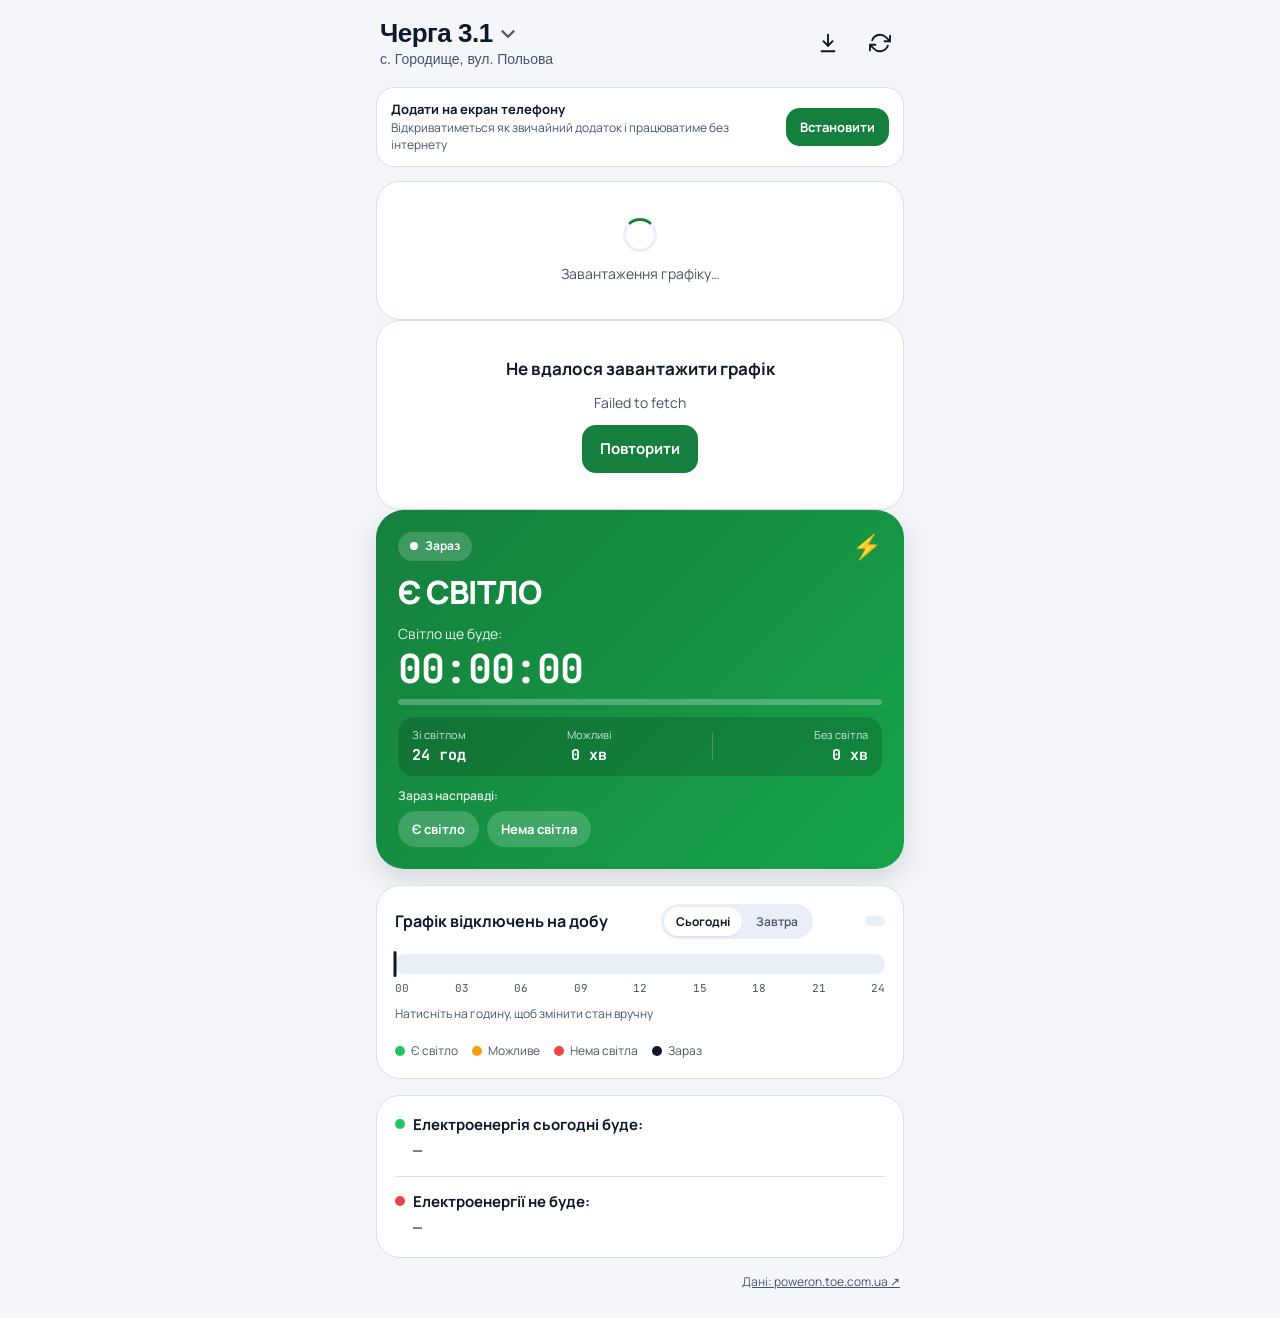
==== docs/index.html @ 0487875b "feat: implement PWA structure and offline support Add service worker, manifest, and assets to enable" ====
<!DOCTYPE html>
<html lang="uk">
<head>
  <meta charset="UTF-8" />
  <meta name="viewport" content="width=device-width, initial-scale=1.0, viewport-fit=cover" />
  <meta name="theme-color" content="#15803D" id="meta-theme-color" />
  <meta name="apple-mobile-web-app-capable" content="yes" />
  <meta name="apple-mobile-web-app-status-bar-style" content="black-translucent" />
  <meta name="apple-mobile-web-app-title" content="Світло 3.1" />
  <title>Світло 3.1</title>

  <link rel="manifest" href="./manifest.webmanifest" />
  <link rel="icon" type="image/png" sizes="192x192" href="./icon-192.png" />
  <link rel="apple-touch-icon" href="./icon-192.png" />

  <link rel="preconnect" href="https://fonts.googleapis.com" />
  <link rel="preconnect" href="https://fonts.gstatic.com" crossorigin />
  <link href="https://fonts.googleapis.com/css2?family=JetBrains+Mono:wght@500;700&family=Manrope:wght@500;600;700;800&display=swap" rel="stylesheet" />

  <link rel="stylesheet" href="./styles.css" />
</head>
<body>
  <div class="app-shell">
    <!-- Top Header -->
    <header class="header-bar">
      <button type="button" class="queue-trigger" id="btn-open-queue" aria-label="Обрати чергу">
        <span class="queue-title-row">
          <span id="queue-title-text">Черга 3.1</span>
          <svg class="icon-20" viewBox="0 0 24 24" fill="none" stroke="currentColor" stroke-width="2.4" stroke-linecap="round" stroke-linejoin="round" aria-hidden="true">
            <polyline points="6 9 12 15 18 9"></polyline>
          </svg>
        </span>
        <span class="address-subtitle" id="address-label-text">с. Городище, вул. Польова</span>
      </button>

      <div class="header-actions">
        <button type="button" class="icon-btn" id="btn-install-pwa" hidden title="Встановити на головний екран" aria-label="Встановити додаток">
          <svg class="icon-22" viewBox="0 0 24 24" fill="none" stroke="currentColor" stroke-width="2.1" stroke-linecap="round" stroke-linejoin="round" aria-hidden="true">
            <path d="M12 3v12"></path>
            <polyline points="7 10 12 15 17 10"></polyline>
            <path d="M5 21h14"></path>
          </svg>
        </button>

        <button type="button" class="icon-btn" id="btn-refresh" aria-label="Оновити графік" title="Оновити графік">
          <svg class="icon-22" id="refresh-icon" viewBox="0 0 24 24" fill="none" stroke="currentColor" stroke-width="2.1" stroke-linecap="round" stroke-linejoin="round" aria-hidden="true">
            <polyline points="23 4 23 10 17 10"></polyline>
            <polyline points="1 20 1 14 7 14"></polyline>
            <path d="M3.51 9a9 9 0 0 1 14.85-3.36L23 10M1 14l4.64 4.36A9 9 0 0 0 20.49 15"></path>
          </svg>
        </button>
      </div>
    </header>

    <!-- Install prompt banner (shown when browser supports 1-tap PWA install) -->
    <section class="install-banner" id="install-banner" hidden>
      <div class="install-banner-text">
        <strong>Додати на екран телефону</strong>
        <span>Відкриватиметься як звичайний додаток і працюватиме без інтернету</span>
      </div>
      <button type="button" class="btn-primary btn-sm" id="btn-install-banner">Встановити</button>
    </section>

    <!-- Main Status Container -->
    <main id="main-content">
      <!-- Loading state -->
      <section class="card state-card" id="loading-card">
        <div class="spinner" aria-hidden="true"></div>
        <p class="muted">Завантаження графіку…</p>
      </section>

      <!-- Error state -->
      <section class="card state-card" id="error-card" hidden>
        <p class="error-title">Не вдалося завантажити графік</p>
        <p class="muted" id="error-message"></p>
        <button type="button" class="btn-primary" id="btn-retry">Повторити</button>
      </section>

      <!-- Active content -->
      <div id="schedule-content" hidden>
        <!-- Hero Status Card -->
        <section class="hero-card state-on" id="hero-card">
          <div class="hero-top-row">
            <span class="status-pill">
              <span class="pill-dot"></span>
              <span id="hero-badge-text">Зараз</span>
            </span>
            <span class="hero-icon" id="hero-icon" aria-hidden="true">⚡</span>
          </div>

          <h1 class="hero-headline" id="hero-headline">Є СВІТЛО</h1>

          <div id="hero-body-waiting" hidden>
            <p class="hero-waiting-text">Дані графіка на сьогодні ще оновлюються на сайті</p>
          </div>

          <div id="hero-body-active">
            <div id="countdown-block">
              <p class="timer-prefix" id="timer-prefix">Світло ще буде:</p>
              <div class="countdown-digits" id="countdown-digits">00:00:00</div>
              <p class="next-change-label" id="next-change-label"></p>
              <div class="progress-track">
                <div class="progress-fill" id="progress-fill" style="width: 0%;"></div>
              </div>
            </div>

            <p class="no-outages-text" id="no-outages-text" hidden>
              Сьогодні відключень не заплановано
            </p>

            <!-- Daily totals pill -->
            <div class="totals-pill">
              <div class="total-col">
                <span class="total-label">Зі світлом</span>
                <span class="total-value" id="total-on-value">24 год</span>
              </div>
              <div class="total-divider" id="total-maybe-divider" hidden></div>
              <div class="total-col total-col-center" id="total-maybe-col" hidden>
                <span class="total-label">Можливі</span>
                <span class="total-value" id="total-maybe-value">0 хв</span>
              </div>
              <div class="total-divider"></div>
              <div class="total-col total-col-end">
                <span class="total-label">Без світла</span>
                <span class="total-value" id="total-off-value">0 хв</span>
              </div>
            </div>

            <!-- Quick manual live status toggle -->
            <div class="manual-live-block">
              <span class="manual-live-title">Зараз насправді:</span>
              <div class="manual-chips">
                <button type="button" class="manual-chip" id="btn-manual-on">Є світло</button>
                <button type="button" class="manual-chip" id="btn-manual-off">Нема світла</button>
                <button type="button" class="manual-chip" id="btn-manual-auto" hidden>За графіком</button>
              </div>
            </div>
          </div>
        </section>

        <!-- 24h Schedule Card -->
        <section class="card schedule-card">
          <div class="card-header-row">
            <h2 class="card-title">Графік відключень на добу</h2>

            <div class="day-switch-pill" id="day-switch-pill" hidden>
              <button type="button" class="day-tab active" id="tab-today">Сьогодні</button>
              <button type="button" class="day-tab" id="tab-tomorrow">Завтра</button>
            </div>

            <span class="date-badge" id="single-date-badge"></span>
          </div>

          <div id="day-missing-msg" class="muted" hidden>
            Графік для цієї дати ще не опубліковано.
          </div>

          <div id="day-schedule-body">
            <!-- 24h Bar -->
            <div class="timeline-wrapper">
              <div class="timeline-bar" id="timeline-bar">
                <div class="timeline-slots" id="timeline-slots"></div>
                <div class="now-marker" id="now-marker"></div>
              </div>
              <div class="timeline-labels">
                <span>00</span><span>03</span><span>06</span><span>09</span><span>12</span><span>15</span><span>18</span><span>21</span><span>24</span>
              </div>
            </div>

            <!-- Hint + Reset -->
            <div class="hint-row">
              <span class="hint-text">Натисніть на годину, щоб змінити стан вручну</span>
              <button type="button" class="reset-link" id="btn-reset-day" hidden>Скинути</button>
            </div>

            <!-- 24-Hour Grid -->
            <div class="hour-grid" id="hour-grid"></div>

            <!-- Legend -->
            <div class="legend-row">
              <span class="legend-item"><i class="dot dot-on"></i>Є світло</span>
              <span class="legend-item"><i class="dot dot-maybe"></i>Можливе</span>
              <span class="legend-item"><i class="dot dot-off"></i>Нема світла</span>
              <span class="legend-item" id="legend-now-item"><i class="dot dot-now"></i>Зараз</span>
            </div>
          </div>
        </section>

        <!-- Text Intervals Card -->
        <section class="card intervals-card">
          <div class="interval-section">
            <div class="interval-title-row">
              <i class="dot dot-on"></i>
              <h3 id="title-on-intervals">Електроенергія сьогодні буде:</h3>
            </div>
            <p class="interval-values" id="text-on-intervals">—</p>
          </div>

          <div id="section-maybe-intervals" hidden>
            <hr class="divider" />
            <div class="interval-section">
              <div class="interval-title-row">
                <i class="dot dot-maybe"></i>
                <h3 id="title-maybe-intervals">Можливі відключення сьогодні:</h3>
              </div>
              <p class="interval-values" id="text-maybe-intervals">—</p>
            </div>
          </div>

          <hr class="divider" />

          <div class="interval-section">
            <div class="interval-title-row">
              <i class="dot dot-off"></i>
              <h3 id="title-off-intervals">Електроенергії не буде:</h3>
            </div>
            <p class="interval-values" id="text-off-intervals">—</p>
          </div>
        </section>

        <!-- Footer -->
        <footer class="source-footer">
          <span class="footer-updated" id="footer-updated"></span>
          <a href="https://poweron.toe.com.ua/" target="_blank" rel="noopener noreferrer" class="footer-link">
            Дані: poweron.toe.com.ua ↗
          </a>
        </footer>
      </div>
    </main>
  </div>

  <!-- Queue & Address Modal Sheet -->
  <div class="modal-backdrop" id="queue-modal" hidden>
    <div class="modal-sheet" role="dialog" aria-modal="true" aria-labelledby="queue-modal-title">
      <div class="modal-handle"></div>
      <h2 class="modal-title" id="queue-modal-title">Оберіть чергу</h2>

      <div class="queue-grid" id="queue-options-grid"></div>

      <label class="input-group">
        <span class="input-label">Адреса або підпис (необов’язково)</span>
        <input type="text" id="input-address" class="text-input" placeholder="с. Городище, вул. Польова" />
      </label>

      <a href="https://poweron.toe.com.ua/" target="_blank" rel="noopener noreferrer" class="portal-helper-link">
        Дізнатися свою чергу за вулицею на poweron.toe.com.ua ↗
      </a>

      <div class="modal-actions">
        <button type="button" class="btn-secondary" id="btn-cancel-queue">Скасувати</button>
        <button type="button" class="btn-primary" id="btn-save-queue">Застосувати</button>
      </div>
    </div>
  </div>

  <!-- Edit Hour Modal -->
  <div class="modal-backdrop" id="hour-modal" hidden>
    <div class="modal-dialog" role="dialog" aria-modal="true" aria-labelledby="hour-modal-title">
      <h2 class="modal-title" id="hour-modal-title">Година 00:00 – 01:00</h2>

      <div class="hour-options">
        <button type="button" class="hour-option-btn" data-state="ON">
          <i class="dot dot-on dot-lg"></i>
          <span>Є світло</span>
        </button>
        <button type="button" class="hour-option-btn" data-state="MAYBE">
          <i class="dot dot-maybe dot-lg"></i>
          <span>Період можливих відключень</span>
        </button>
        <button type="button" class="hour-option-btn" data-state="OFF">
          <i class="dot dot-off dot-lg"></i>
          <span>Нема світла (відключення)</span>
        </button>
        <button type="button" class="btn-secondary full-width" id="btn-reset-hour" hidden>
          Повернути за графіком
        </button>
      </div>

      <div class="dialog-footer">
        <button type="button" class="text-btn" id="btn-close-hour">Закрити</button>
      </div>
    </div>
  </div>

  <script src="./app.js"></script>
</body>
</html>
---- docs/styles.css ----
:root {
  --bg: #F4F6FA;
  --surface: #FFFFFF;
  --surface-variant: #EAEFF7;
  --on-bg: #0F172A;
  --on-surface: #0F172A;
  --on-muted: #475569;
  --outline: #D8E0EC;
  --primary: #15803D;

  --green-start: #15803D;
  --green-end: #16A34A;
  --green-bright: #22C55E;
  --green-soft: #DCFCE7;
  --green-text: #14532D;

  --maybe-start: #B45309;
  --maybe-end: #D97706;
  --maybe-bright: #F59E0B;
  --maybe-soft: #FEF3C7;
  --maybe-text: #78350F;

  --red-start: #B91C1C;
  --red-end: #DC2626;
  --red-bright: #EF4444;
  --red-soft: #FEE2E2;
  --red-text: #7F1D1D;
}

@media (prefers-color-scheme: dark) {
  :root {
    --bg: #090D16;
    --surface: #111827;
    --surface-variant: #1E293B;
    --on-bg: #F8FAFC;
    --on-surface: #F8FAFC;
    --on-muted: #94A3B8;
    --outline: #283548;
    --primary: #22C55E;

    --green-soft: #14532D;
    --green-text: #DCFCE7;
    --maybe-soft: #78350F;
    --maybe-text: #FEF3C7;
    --red-soft: #7F1D1D;
    --red-text: #FEE2E2;
  }
}

* {
  box-sizing: border-box;
  -webkit-tap-highlight-color: transparent;
}

body {
  margin: 0;
  font-family: 'Manrope', -apple-system, BlinkMacSystemFont, 'Segoe UI', Roboto, sans-serif;
  background-color: var(--bg);
  color: var(--on-bg);
  line-height: 1.4;
  min-height: 100dvh;
  padding: env(safe-area-inset-top) 0 env(safe-area-inset-bottom);
}

.app-shell {
  max-width: 560px;
  margin: 0 auto;
  padding: 12px 16px 28px;
  display: flex;
  flex-direction: column;
  gap: 14px;
}

/* Header */
.header-bar {
  display: flex;
  align-items: center;
  justify-content: space-between;
  gap: 8px;
}

.queue-trigger {
  flex: 1;
  min-width: 0;
  background: transparent;
  border: none;
  padding: 6px 4px;
  text-align: left;
  color: inherit;
  cursor: pointer;
  border-radius: 12px;
  display: flex;
  flex-direction: column;
  gap: 2px;
}

.queue-trigger:active {
  background: var(--surface-variant);
}

.queue-title-row {
  display: inline-flex;
  align-items: center;
  gap: 4px;
  font-size: 26px;
  font-weight: 800;
  letter-spacing: -0.02em;
}

.address-subtitle {
  font-size: 14px;
  color: var(--on-muted);
  white-space: nowrap;
  overflow: hidden;
  text-overflow: ellipsis;
}

.header-actions {
  display: flex;
  align-items: center;
  gap: 4px;
}

.icon-btn {
  width: 48px;
  height: 48px;
  border-radius: 50%;
  border: none;
  background: transparent;
  color: var(--on-surface);
  display: inline-flex;
  align-items: center;
  justify-content: center;
  cursor: pointer;
}

.icon-btn:active {
  background: var(--surface-variant);
}

.icon-btn.spinning svg {
  animation: spin 0.9s linear infinite;
}

.icon-20 { width: 22px; height: 22px; color: var(--on-muted); }
.icon-22 { width: 22px; height: 22px; }

/* Install banner */
.install-banner {
  background: var(--surface);
  border: 1px solid var(--outline);
  border-radius: 18px;
  padding: 12px 14px;
  display: flex;
  align-items: center;
  justify-content: space-between;
  gap: 12px;
}

.install-banner-text {
  display: flex;
  flex-direction: column;
  gap: 2px;
  font-size: 13px;
}

.install-banner-text span {
  color: var(--on-muted);
  font-size: 12px;
}

/* Cards */
#schedule-content {
  display: flex;
  flex-direction: column;
  gap: 16px;
}

.card {
  background: var(--surface);
  border: 1px solid var(--outline);
  border-radius: 24px;
  padding: 18px;
}

.state-card {
  text-align: center;
  padding: 36px 20px;
  display: flex;
  flex-direction: column;
  align-items: center;
  gap: 12px;
}

.spinner {
  width: 34px;
  height: 34px;
  border: 3px solid var(--surface-variant);
  border-top-color: var(--primary);
  border-radius: 50%;
  animation: spin 0.8s linear infinite;
}

@keyframes spin {
  to { transform: rotate(360deg); }
}

.muted {
  margin: 0;
  color: var(--on-muted);
  font-size: 14px;
}

.error-title {
  margin: 0;
  font-weight: 700;
  font-size: 17px;
}

/* Hero Card */
.hero-card {
  border-radius: 28px;
  padding: 22px;
  color: #FFFFFF;
  box-shadow: 0 10px 26px rgba(15, 23, 42, 0.14);
  display: flex;
  flex-direction: column;
  gap: 14px;
  transition: background 0.35s ease;
}

.hero-card.state-on {
  background: linear-gradient(135deg, var(--green-start), var(--green-end));
}

.hero-card.state-maybe {
  background: linear-gradient(135deg, var(--maybe-start), var(--maybe-end));
}

.hero-card.state-off {
  background: linear-gradient(135deg, var(--red-start), var(--red-end));
}

.hero-top-row {
  display: flex;
  align-items: center;
  justify-content: space-between;
}

.status-pill {
  display: inline-flex;
  align-items: center;
  gap: 7px;
  background: rgba(255, 255, 255, 0.18);
  padding: 6px 12px;
  border-radius: 999px;
  font-size: 12px;
  font-weight: 700;
}

.pill-dot {
  width: 8px;
  height: 8px;
  border-radius: 50%;
  background: #FFFFFF;
}

.hero-icon {
  font-size: 24px;
  line-height: 1;
}

.hero-headline {
  margin: 0;
  font-size: 32px;
  font-weight: 800;
  letter-spacing: -0.02em;
  line-height: 1.1;
}

.hero-card.state-maybe .hero-headline {
  font-size: 25px;
}

.hero-waiting-text {
  margin: 0;
  font-size: 14px;
  opacity: 0.92;
}

.timer-prefix {
  margin: 0 0 4px;
  font-size: 14px;
  opacity: 0.9;
}

.countdown-digits {
  font-family: 'JetBrains Mono', ui-monospace, SFMono-Regular, monospace;
  font-size: 40px;
  font-weight: 700;
  line-height: 1.1;
  letter-spacing: -0.02em;
}

.next-change-label {
  margin: 6px 0 8px;
  font-size: 14px;
  font-weight: 600;
  opacity: 0.94;
}

.progress-track {
  width: 100%;
  height: 6px;
  border-radius: 999px;
  background: rgba(255, 255, 255, 0.25);
  overflow: hidden;
}

.progress-fill {
  height: 100%;
  background: #FFFFFF;
  border-radius: 999px;
  transition: width 0.5s ease;
}

.no-outages-text {
  margin: 4px 0 10px;
  font-size: 16px;
  font-weight: 600;
}

.totals-pill {
  margin-top: 12px;
  background: rgba(0, 0, 0, 0.16);
  border-radius: 16px;
  padding: 10px 14px;
  display: flex;
  align-items: center;
  justify-content: space-between;
  gap: 8px;
}

.total-col {
  display: flex;
  flex-direction: column;
  gap: 2px;
}

.total-col-center {
  text-align: center;
}

.total-col-end {
  text-align: right;
}

.total-label {
  font-size: 11px;
  opacity: 0.8;
}

.total-value {
  font-family: 'JetBrains Mono', ui-monospace, monospace;
  font-size: 15px;
  font-weight: 700;
}

.total-divider {
  width: 1px;
  height: 28px;
  background: rgba(255, 255, 255, 0.22);
}

.manual-live-block {
  margin-top: 12px;
  display: flex;
  flex-direction: column;
  gap: 6px;
}

.manual-live-title {
  font-size: 12px;
  font-weight: 600;
  opacity: 0.88;
}

.manual-chips {
  display: flex;
  flex-wrap: wrap;
  gap: 8px;
}

.manual-chip {
  border: none;
  border-radius: 999px;
  padding: 8px 14px;
  font-family: inherit;
  font-size: 13px;
  font-weight: 700;
  background: rgba(255, 255, 255, 0.18);
  color: #FFFFFF;
  cursor: pointer;
  min-height: 36px;
}

.manual-chip.selected {
  background: #FFFFFF;
  color: #0F172A;
}

/* Schedule Card */
.card-header-row {
  display: flex;
  align-items: center;
  justify-content: space-between;
  gap: 8px;
  margin-bottom: 12px;
}

.card-title {
  margin: 0;
  font-size: 16px;
  font-weight: 700;
}

.day-switch-pill {
  background: var(--surface-variant);
  border-radius: 999px;
  padding: 3px;
  display: inline-flex;
  gap: 2px;
}

.day-tab {
  border: none;
  border-radius: 999px;
  padding: 6px 12px;
  font-family: inherit;
  font-size: 12px;
  font-weight: 600;
  background: transparent;
  color: var(--on-muted);
  cursor: pointer;
}

.day-tab.active {
  background: var(--surface);
  color: var(--on-surface);
  font-weight: 700;
  box-shadow: 0 1px 2px rgba(0, 0, 0, 0.08);
}

.date-badge {
  background: var(--surface-variant);
  color: var(--on-muted);
  border-radius: 999px;
  padding: 5px 10px;
  font-size: 12px;
  font-weight: 600;
}

.timeline-wrapper {
  display: flex;
  flex-direction: column;
  gap: 4px;
}

.timeline-bar {
  position: relative;
  width: 100%;
  height: 26px;
  padding: 3px 0;
}

.timeline-slots {
  width: 100%;
  height: 100%;
  display: grid;
  grid-template-columns: repeat(48, 1fr);
  gap: 1px;
  border-radius: 10px;
  overflow: hidden;
  background: var(--surface-variant);
}

.t-slot.on { background: var(--green-bright); }
.t-slot.maybe { background: var(--maybe-bright); }
.t-slot.off { background: var(--red-bright); }

.now-marker {
  position: absolute;
  top: 0;
  bottom: 0;
  width: 3px;
  background: var(--on-bg);
  border-radius: 2px;
  transform: translateX(-50%);
}

.timeline-labels {
  display: flex;
  justify-content: space-between;
  font-family: 'JetBrains Mono', ui-monospace, monospace;
  font-size: 11px;
  color: var(--on-muted);
}

.hint-row {
  margin: 10px 0 8px;
  display: flex;
  align-items: center;
  justify-content: space-between;
  gap: 8px;
}

.hint-text {
  font-size: 12px;
  color: var(--on-muted);
}

.reset-link {
  border: none;
  background: transparent;
  color: var(--primary);
  font-family: inherit;
  font-size: 12px;
  font-weight: 700;
  padding: 4px 8px;
  border-radius: 8px;
  cursor: pointer;
}

.hour-grid {
  display: grid;
  grid-template-columns: repeat(4, 1fr);
  gap: 6px;
}

.hour-cell {
  position: relative;
  height: 40px;
  border-radius: 10px;
  overflow: hidden;
  border: none;
  padding: 0;
  cursor: pointer;
  display: flex;
  align-items: center;
  justify-content: center;
  font-family: 'JetBrains Mono', ui-monospace, monospace;
  font-size: 12px;
  font-weight: 600;
  background: transparent;
}

.hour-cell.current {
  box-shadow: inset 0 0 0 2px var(--on-bg);
  font-weight: 800;
}

.hour-halves {
  position: absolute;
  inset: 0;
  display: flex;
}

.hour-half {
  flex: 1;
}

.hour-half.on { background: var(--green-soft); }
.hour-half.maybe { background: var(--maybe-soft); }
.hour-half.off { background: var(--red-soft); }

.hour-label {
  position: relative;
  z-index: 1;
}

.hour-label.on { color: var(--green-text); }
.hour-label.maybe { color: var(--maybe-text); }
.hour-label.off { color: var(--red-text); }
.hour-label.mixed { color: var(--on-surface); }

.legend-row {
  margin-top: 12px;
  display: flex;
  flex-wrap: wrap;
  gap: 12px 14px;
}

.legend-item {
  display: inline-flex;
  align-items: center;
  gap: 6px;
  font-size: 12px;
  color: var(--on-muted);
}

.dot {
  display: inline-block;
  width: 10px;
  height: 10px;
  border-radius: 50%;
  flex-shrink: 0;
}

.dot-lg { width: 14px; height: 14px; }
.dot-on { background: var(--green-bright); }
.dot-maybe { background: var(--maybe-bright); }
.dot-off { background: var(--red-bright); }
.dot-now { background: var(--on-bg); }

/* Intervals Card */
.intervals-card {
  display: flex;
  flex-direction: column;
  gap: 14px;
}

.interval-section {
  display: flex;
  flex-direction: column;
  gap: 6px;
}

.interval-title-row {
  display: flex;
  align-items: center;
  gap: 8px;
}

.interval-title-row h3 {
  margin: 0;
  font-size: 15px;
  font-weight: 700;
}

.interval-values {
  margin: 0;
  padding-left: 18px;
  font-family: 'JetBrains Mono', ui-monospace, monospace;
  font-size: 15px;
  font-weight: 500;
  color: var(--on-muted);
}

.divider {
  border: none;
  border-top: 1px solid var(--outline);
  margin: 0;
}

/* Footer */
.source-footer {
  display: flex;
  align-items: center;
  justify-content: space-between;
  flex-wrap: wrap;
  gap: 8px;
  padding: 0 4px;
  font-size: 12px;
  color: var(--on-muted);
}

.footer-link {
  color: var(--on-muted);
  text-decoration: underline;
}

/* Buttons & Modals */
.btn-primary {
  background: var(--primary);
  color: #FFFFFF;
  border: none;
  border-radius: 14px;
  padding: 12px 18px;
  font-family: inherit;
  font-size: 15px;
  font-weight: 700;
  cursor: pointer;
  min-height: 48px;
}

.btn-sm {
  padding: 9px 14px;
  font-size: 13px;
  min-height: 38px;
}

.btn-secondary {
  background: var(--surface-variant);
  color: var(--on-surface);
  border: none;
  border-radius: 14px;
  padding: 12px 16px;
  font-family: inherit;
  font-size: 14px;
  font-weight: 700;
  cursor: pointer;
  min-height: 48px;
}

.text-btn {
  background: transparent;
  border: none;
  color: var(--primary);
  font-family: inherit;
  font-size: 14px;
  font-weight: 700;
  padding: 8px 12px;
  cursor: pointer;
}

.full-width { width: 100%; }

.modal-backdrop {
  position: fixed;
  inset: 0;
  background: rgba(15, 23, 42, 0.56);
  display: flex;
  align-items: flex-end;
  justify-content: center;
  z-index: 50;
  padding: 16px;
}

.modal-backdrop[hidden] {
  display: none;
}

.modal-sheet {
  width: 100%;
  max-width: 520px;
  background: var(--surface);
  border-radius: 24px;
  padding: 12px 20px 22px;
  display: flex;
  flex-direction: column;
  gap: 14px;
  max-height: 90dvh;
  overflow-y: auto;
}

.modal-dialog {
  width: 100%;
  max-width: 400px;
  margin: auto;
  background: var(--surface);
  border-radius: 24px;
  padding: 20px;
  display: flex;
  flex-direction: column;
  gap: 14px;
}

.modal-handle {
  width: 40px;
  height: 4px;
  border-radius: 2px;
  background: var(--outline);
  margin: 0 auto 4px;
}

.modal-title {
  margin: 0;
  font-size: 19px;
  font-weight: 800;
}

.queue-grid {
  display: grid;
  grid-template-columns: repeat(4, 1fr);
  gap: 8px;
}

.queue-option {
  height: 48px;
  border-radius: 12px;
  border: none;
  background: var(--surface-variant);
  color: var(--on-surface);
  font-family: 'JetBrains Mono', ui-monospace, monospace;
  font-size: 15px;
  font-weight: 700;
  cursor: pointer;
}

.queue-option.selected {
  background: var(--primary);
  color: #FFFFFF;
}

.input-group {
  display: flex;
  flex-direction: column;
  gap: 6px;
}

.input-label {
  font-size: 12px;
  color: var(--on-muted);
  font-weight: 600;
}

.text-input {
  width: 100%;
  height: 48px;
  border-radius: 14px;
  border: 1px solid var(--outline);
  background: var(--bg);
  color: var(--on-surface);
  padding: 0 14px;
  font-family: inherit;
  font-size: 15px;
}

.portal-helper-link {
  font-size: 13px;
  font-weight: 600;
  color: var(--primary);
  text-decoration: none;
}

.modal-actions {
  display: grid;
  grid-template-columns: 1fr 1fr;
  gap: 10px;
}

.hour-options {
  display: flex;
  flex-direction: column;
  gap: 10px;
}

.hour-option-btn {
  height: 50px;
  border-radius: 14px;
  border: none;
  background: var(--surface-variant);
  color: var(--on-surface);
  padding: 0 14px;
  display: flex;
  align-items: center;
  gap: 12px;
  font-family: inherit;
  font-size: 15px;
  font-weight: 700;
  cursor: pointer;
  text-align: left;
}

.dialog-footer {
  display: flex;
  justify-content: flex-end;
}
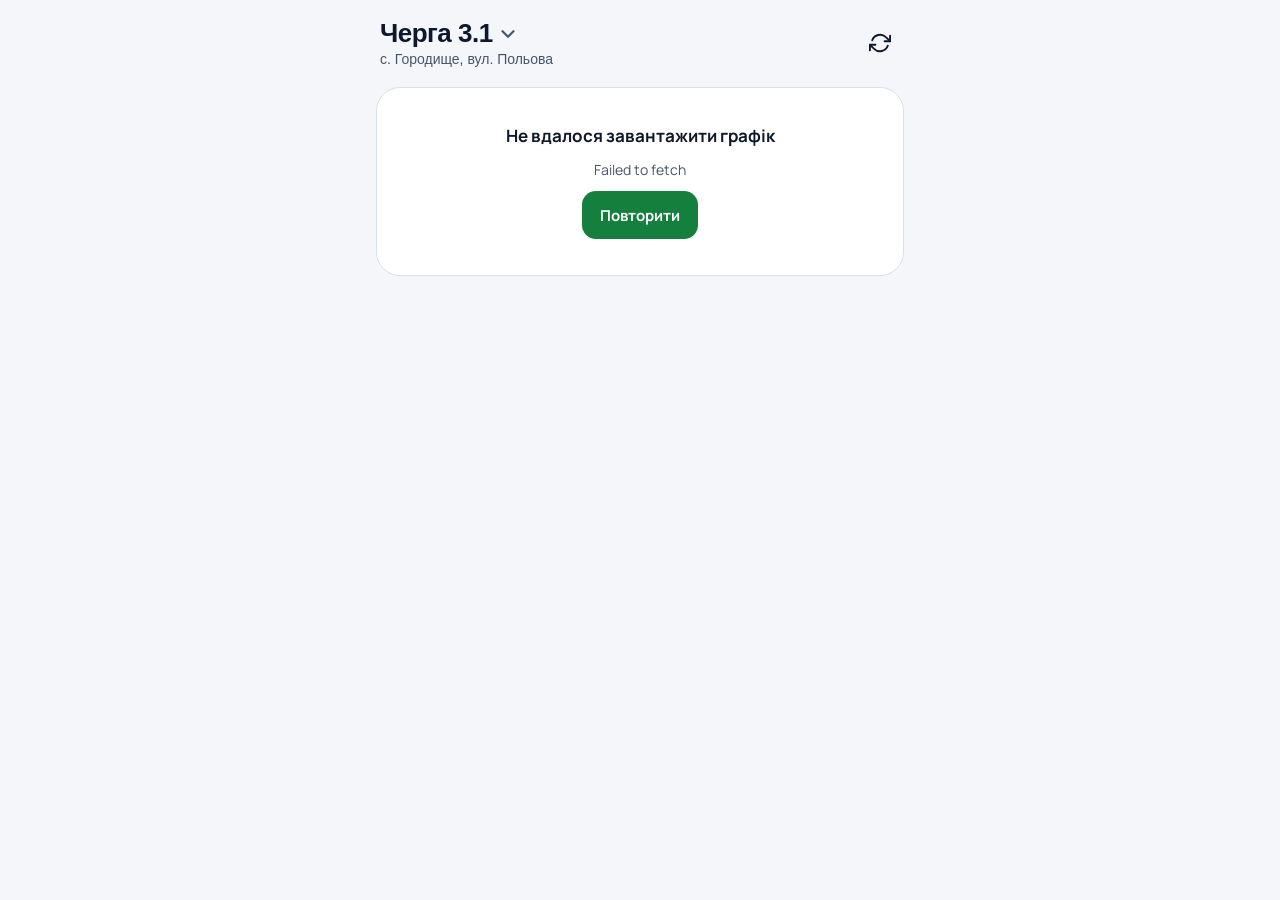
==== commit c6b44f43: "fix: improve cache busting and date parsing - Append version query strings to assets for better cach" ====
--- a/docs/index.html
+++ b/docs/index.html
@@ -17,7 +17,7 @@
   <link rel="preconnect" href="https://fonts.gstatic.com" crossorigin />
   <link href="https://fonts.googleapis.com/css2?family=JetBrains+Mono:wght@500;700&family=Manrope:wght@500;600;700;800&display=swap" rel="stylesheet" />
 
-  <link rel="stylesheet" href="./styles.css" />
+  <link rel="stylesheet" href="./styles.css?v=6" />
 </head>
 <body>
   <div class="app-shell">
@@ -282,6 +282,6 @@
     </div>
   </div>
 
-  <script src="./app.js"></script>
+  <script src="./app.js?v=6"></script>
 </body>
 </html>
--- a/docs/styles.css
+++ b/docs/styles.css
@@ -52,6 +52,10 @@
   -webkit-tap-highlight-color: transparent;
 }
 
+[hidden] {
+  display: none !important;
+}
+
 body {
   margin: 0;
   font-family: 'Manrope', -apple-system, BlinkMacSystemFont, 'Segoe UI', Roboto, sans-serif;
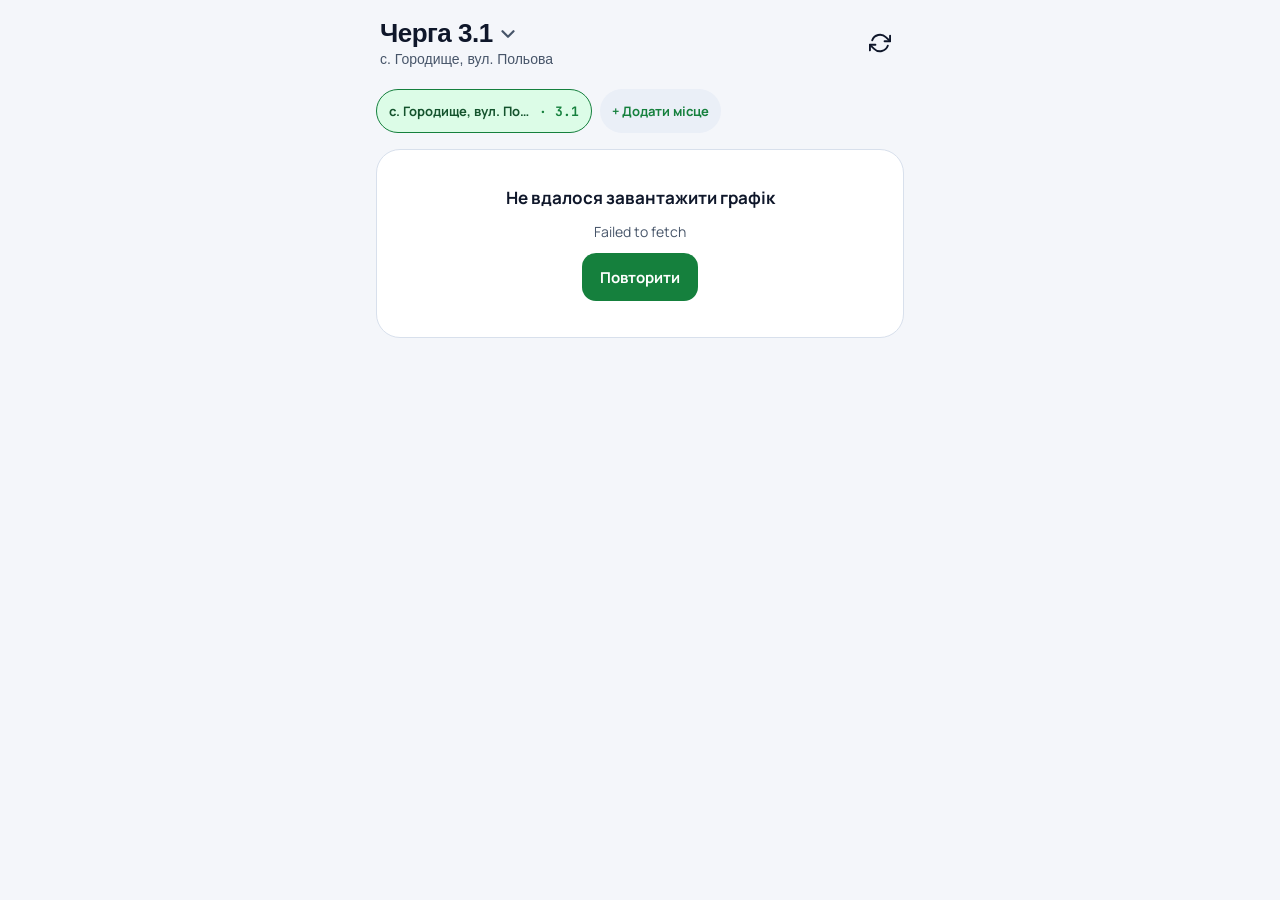
==== commit bd8ef7ff: "feat: add support for 30m slot editing and saved profiles - Added granular 30-minute interval manual" ====
--- a/docs/index.html
+++ b/docs/index.html
@@ -5,19 +5,21 @@
   <meta name="viewport" content="width=device-width, initial-scale=1.0, viewport-fit=cover" />
   <meta name="theme-color" content="#15803D" id="meta-theme-color" />
   <meta name="apple-mobile-web-app-capable" content="yes" />
+  <meta name="mobile-web-app-capable" content="yes" />
   <meta name="apple-mobile-web-app-status-bar-style" content="black-translucent" />
   <meta name="apple-mobile-web-app-title" content="Світло 3.1" />
   <title>Світло 3.1</title>
 
   <link rel="manifest" href="./manifest.webmanifest" />
   <link rel="icon" type="image/png" sizes="192x192" href="./icon-192.png" />
-  <link rel="apple-touch-icon" href="./icon-192.png" />
+  <link rel="apple-touch-icon" sizes="192x192" href="./icon-192.png" />
+  <link rel="apple-touch-icon" sizes="512x512" href="./icon-512.png" />
 
   <link rel="preconnect" href="https://fonts.googleapis.com" />
   <link rel="preconnect" href="https://fonts.gstatic.com" crossorigin />
   <link href="https://fonts.googleapis.com/css2?family=JetBrains+Mono:wght@500;700&family=Manrope:wght@500;600;700;800&display=swap" rel="stylesheet" />
 
-  <link rel="stylesheet" href="./styles.css?v=6" />
+  <link rel="stylesheet" href="./styles.css?v=9" />
 </head>
 <body>
   <div class="app-shell">
@@ -52,13 +54,19 @@
       </div>
     </header>
 
-    <!-- Install prompt banner (shown when browser supports 1-tap PWA install) -->
+    <!-- Saved Labeled Queues Quick Strip -->
+    <nav class="saved-queues-strip" id="saved-queues-strip" aria-label="Збережені черги та місця"></nav>
+
+    <!-- Install prompt banner (Chrome 1-tap + Apple Safari instruction modal) -->
     <section class="install-banner" id="install-banner" hidden>
       <div class="install-banner-text">
-        <strong>Додати на екран телефону</strong>
+        <strong>Додати на екран пристрою</strong>
         <span>Відкриватиметься як звичайний додаток і працюватиме без інтернету</span>
       </div>
-      <button type="button" class="btn-primary btn-sm" id="btn-install-banner">Встановити</button>
+      <div class="install-banner-actions">
+        <button type="button" class="btn-primary btn-sm" id="btn-install-banner">Встановити</button>
+        <button type="button" class="banner-close-btn" id="btn-dismiss-install-banner" aria-label="Сховати підказку">✕</button>
+      </div>
     </section>
 
     <!-- Main Status Container -->
@@ -233,12 +241,29 @@
   <div class="modal-backdrop" id="queue-modal" hidden>
     <div class="modal-sheet" role="dialog" aria-modal="true" aria-labelledby="queue-modal-title">
       <div class="modal-handle"></div>
-      <h2 class="modal-title" id="queue-modal-title">Оберіть чергу</h2>
+      <h2 class="modal-title" id="queue-modal-title">Збережені черги та місця</h2>
+
+      <div class="saved-profiles-list" id="saved-profiles-list"></div>
+
+      <button type="button" class="btn-secondary full-width" id="btn-new-profile-mode">
+        + Нова черга / місце
+      </button>
+
+      <hr class="divider" />
+
+      <h3 class="modal-section-subtitle" id="queue-form-title">Редагувати місце</h3>
 
       <div class="queue-grid" id="queue-options-grid"></div>
 
+      <div class="label-presets-row" id="label-presets-row">
+        <button type="button" class="preset-chip" data-preset="Дім">Дім</button>
+        <button type="button" class="preset-chip" data-preset="Робота">Робота</button>
+        <button type="button" class="preset-chip" data-preset="Батьки">Батьки</button>
+        <button type="button" class="preset-chip" data-preset="Дача">Дача</button>
+      </div>
+
       <label class="input-group">
-        <span class="input-label">Адреса або підпис (необов’язково)</span>
+        <span class="input-label">Підпис (напр. Дім, Робота, Батьки)</span>
         <input type="text" id="input-address" class="text-input" placeholder="с. Городище, вул. Польова" />
       </label>
 
@@ -255,9 +280,10 @@
 
   <!-- Edit Hour Modal -->
   <div class="modal-backdrop" id="hour-modal" hidden>
-    <div class="modal-dialog" role="dialog" aria-modal="true" aria-labelledby="hour-modal-title">
+    <div class="modal-dialog modal-dialog-scroll" role="dialog" aria-modal="true" aria-labelledby="hour-modal-title">
       <h2 class="modal-title" id="hour-modal-title">Година 00:00 – 01:00</h2>
 
+      <span class="edit-section-label">Уся година одразу:</span>
       <div class="hour-options">
         <button type="button" class="hour-option-btn" data-state="ON">
           <i class="dot dot-on dot-lg"></i>
@@ -271,17 +297,86 @@
           <i class="dot dot-off dot-lg"></i>
           <span>Нема світла (відключення)</span>
         </button>
-        <button type="button" class="btn-secondary full-width" id="btn-reset-hour" hidden>
-          Повернути за графіком
-        </button>
-      </div>
+      </div>
+
+      <hr class="divider" />
+
+      <span class="edit-section-label">Точніше по 30 хв:</span>
+      <div class="half-slot-group">
+        <span class="half-slot-time" id="half-first-label">00:00 – 00:30</span>
+        <div class="half-chips-row">
+          <button type="button" class="half-chip-btn" data-half="0" data-state="ON">
+            <i class="dot dot-on"></i><span>Світло</span>
+          </button>
+          <button type="button" class="half-chip-btn" data-half="0" data-state="MAYBE">
+            <i class="dot dot-maybe"></i><span>Можл.</span>
+          </button>
+          <button type="button" class="half-chip-btn" data-half="0" data-state="OFF">
+            <i class="dot dot-off"></i><span>Нема</span>
+          </button>
+        </div>
+      </div>
+
+      <div class="half-slot-group">
+        <span class="half-slot-time" id="half-second-label">00:30 – 01:00</span>
+        <div class="half-chips-row">
+          <button type="button" class="half-chip-btn" data-half="1" data-state="ON">
+            <i class="dot dot-on"></i><span>Світло</span>
+          </button>
+          <button type="button" class="half-chip-btn" data-half="1" data-state="MAYBE">
+            <i class="dot dot-maybe"></i><span>Можл.</span>
+          </button>
+          <button type="button" class="half-chip-btn" data-half="1" data-state="OFF">
+            <i class="dot dot-off"></i><span>Нема</span>
+          </button>
+        </div>
+      </div>
+
+      <button type="button" class="btn-secondary full-width" id="btn-reset-hour" hidden>
+        Повернути за графіком
+      </button>
 
       <div class="dialog-footer">
-        <button type="button" class="text-btn" id="btn-close-hour">Закрити</button>
+        <button type="button" class="text-btn" id="btn-close-hour">Готово</button>
       </div>
     </div>
   </div>
 
-  <script src="./app.js?v=6"></script>
+  <!-- Apple / Safari Install Guide Modal -->
+  <div class="modal-backdrop" id="apple-install-modal" hidden>
+    <div class="modal-dialog" role="dialog" aria-modal="true" aria-labelledby="apple-install-title">
+      <h2 class="modal-title" id="apple-install-title">Встановлення на iPhone / iPad</h2>
+      <p class="muted" id="apple-install-subtitle">
+        На пристроях Apple веб-додаток додається за 3 секунди через меню Safari:
+      </p>
+
+      <ol class="install-steps" id="apple-steps-ios">
+        <li>
+          <span>Натисніть кнопку <strong>«Поділитися»</strong></span>
+          <span class="ios-share-chip" aria-hidden="true">
+            <svg width="16" height="16" viewBox="0 0 24 24" fill="none" stroke="currentColor" stroke-width="2.2" stroke-linecap="round" stroke-linejoin="round">
+              <path d="M4 12v8a2 2 0 0 0 2 2h12a2 2 0 0 0 2-2v-8"></path>
+              <polyline points="16 6 12 2 8 6"></polyline>
+              <line x1="12" y1="2" x2="12" y2="15"></line>
+            </svg>
+          </span>
+          <span>у нижній (або верхній) панелі браузера. Якщо відкрито в Telegram/Viber — спершу натисніть <strong>«Відкрити в Safari»</strong>.</span>
+        </li>
+        <li>Прокрутіть меню трохи вниз і оберіть <strong>«На початковий екран»</strong> (<em>Add to Home Screen</em>).</li>
+        <li>Натисніть <strong>«Додати»</strong> — іконка <strong>«Світло 3.1»</strong> з’явиться на екрані!</li>
+      </ol>
+
+      <ol class="install-steps" id="apple-steps-mac" hidden>
+        <li>У верхньому меню <strong>Safari</strong> відкрийте <strong>Файл (File)</strong> → <strong>Додати до Dock… (Add to Dock)</strong> або натисніть значок «Поділитися» праворуч вгорі.</li>
+        <li>Натисніть <strong>«Додати»</strong> — «Світло 3.1» запускатиметься як окремий додаток із Dock.</li>
+      </ol>
+
+      <div class="dialog-footer">
+        <button type="button" class="btn-primary full-width" id="btn-close-apple-install">Зрозуміло</button>
+      </div>
+    </div>
+  </div>
+
+  <script src="./app.js?v=9"></script>
 </body>
 </html>
--- a/docs/styles.css
+++ b/docs/styles.css
@@ -45,6 +45,11 @@
     --red-soft: #7F1D1D;
     --red-text: #FEE2E2;
   }
+
+  .hour-label.mixed {
+    background: rgba(17, 24, 39, 0.85);
+    color: #F8FAFC;
+  }
 }
 
 * {
@@ -149,6 +154,74 @@
 .icon-20 { width: 22px; height: 22px; color: var(--on-muted); }
 .icon-22 { width: 22px; height: 22px; }
 
+/* Saved Queues Quick Strip */
+.saved-queues-strip {
+  display: flex;
+  align-items: center;
+  gap: 8px;
+  overflow-x: auto;
+  padding: 2px 0;
+  scrollbar-width: none;
+}
+
+.saved-queues-strip::-webkit-scrollbar {
+  display: none;
+}
+
+.saved-queue-chip {
+  flex-shrink: 0;
+  min-height: 44px;
+  padding: 6px 12px;
+  border-radius: 999px;
+  border: 1px solid var(--outline);
+  background: var(--surface);
+  color: var(--on-surface);
+  display: inline-flex;
+  align-items: center;
+  gap: 5px;
+  font-family: inherit;
+  font-size: 13px;
+  font-weight: 600;
+  cursor: pointer;
+}
+
+.saved-queue-chip.active {
+  border-color: var(--primary);
+  background: var(--green-soft);
+  color: var(--green-text);
+  font-weight: 700;
+}
+
+.saved-queue-label {
+  max-width: 145px;
+  overflow: hidden;
+  text-overflow: ellipsis;
+  white-space: nowrap;
+}
+
+.saved-queue-num {
+  font-family: 'JetBrains Mono', ui-monospace, monospace;
+  font-weight: 700;
+  color: var(--primary);
+}
+
+.saved-queue-chip-add {
+  flex-shrink: 0;
+  min-height: 44px;
+  padding: 6px 12px;
+  border-radius: 999px;
+  border: none;
+  background: var(--surface-variant);
+  color: var(--primary);
+  display: inline-flex;
+  align-items: center;
+  gap: 4px;
+  font-family: inherit;
+  font-size: 13px;
+  font-weight: 700;
+  cursor: pointer;
+}
+
 /* Install banner */
 .install-banner {
   background: var(--surface);
@@ -166,11 +239,55 @@
   flex-direction: column;
   gap: 2px;
   font-size: 13px;
+  flex: 1;
 }
 
 .install-banner-text span {
   color: var(--on-muted);
   font-size: 12px;
+}
+
+.install-banner-actions {
+  display: flex;
+  align-items: center;
+  gap: 6px;
+  flex-shrink: 0;
+}
+
+.banner-close-btn {
+  width: 32px;
+  height: 32px;
+  border-radius: 50%;
+  border: none;
+  background: transparent;
+  color: var(--on-muted);
+  font-size: 14px;
+  cursor: pointer;
+  display: inline-flex;
+  align-items: center;
+  justify-content: center;
+}
+
+.install-steps {
+  margin: 0;
+  padding-left: 20px;
+  display: flex;
+  flex-direction: column;
+  gap: 10px;
+  font-size: 14px;
+  color: var(--on-surface);
+}
+
+.ios-share-chip {
+  display: inline-flex;
+  align-items: center;
+  justify-content: center;
+  vertical-align: middle;
+  padding: 3px 6px;
+  border-radius: 6px;
+  background: var(--surface-variant);
+  color: var(--primary);
+  margin: 0 2px;
 }
 
 /* Cards */
@@ -473,7 +590,7 @@
 .timeline-bar {
   position: relative;
   width: 100%;
-  height: 26px;
+  height: 28px;
   padding: 3px 0;
 }
 
@@ -481,11 +598,26 @@
   width: 100%;
   height: 100%;
   display: grid;
-  grid-template-columns: repeat(48, 1fr);
-  gap: 1px;
+  grid-template-columns: repeat(24, 1fr);
+  gap: 1.5px;
   border-radius: 10px;
   overflow: hidden;
   background: var(--surface-variant);
+}
+
+.t-hour {
+  display: grid;
+  grid-template-columns: 1fr 1fr;
+  height: 100%;
+  overflow: hidden;
+}
+
+.t-hour.split .t-slot:first-child {
+  border-right: 1px solid rgba(0, 0, 0, 0.25);
+}
+
+.t-slot {
+  height: 100%;
 }
 
 .t-slot.on { background: var(--green-bright); }
@@ -577,6 +709,13 @@
 .hour-half.maybe { background: var(--maybe-soft); }
 .hour-half.off { background: var(--red-soft); }
 
+.hour-divider-mid {
+  width: 1px;
+  background: var(--outline);
+  opacity: 0.85;
+  flex-shrink: 0;
+}
+
 .hour-label {
   position: relative;
   z-index: 1;
@@ -585,7 +724,13 @@
 .hour-label.on { color: var(--green-text); }
 .hour-label.maybe { color: var(--maybe-text); }
 .hour-label.off { color: var(--red-text); }
-.hour-label.mixed { color: var(--on-surface); }
+.hour-label.mixed {
+  background: rgba(255, 255, 255, 0.85);
+  color: #0F172A;
+  padding: 2px 5px;
+  border-radius: 6px;
+  font-weight: 700;
+}
 
 .legend-row {
   margin-top: 12px;
@@ -773,6 +918,106 @@
   font-weight: 800;
 }
 
+.modal-section-subtitle {
+  margin: 0;
+  font-size: 15px;
+  font-weight: 700;
+  color: var(--on-surface);
+}
+
+.saved-profiles-list {
+  display: flex;
+  flex-direction: column;
+  gap: 8px;
+}
+
+.saved-profile-row {
+  display: flex;
+  align-items: center;
+  justify-content: space-between;
+  gap: 8px;
+  padding: 8px 6px 8px 14px;
+  border-radius: 14px;
+  background: var(--surface-variant);
+  border: 1.5px solid transparent;
+  cursor: pointer;
+}
+
+.saved-profile-row.active {
+  border-color: var(--primary);
+  background: var(--green-soft);
+}
+
+.saved-profile-info {
+  flex: 1;
+  min-width: 0;
+  display: flex;
+  flex-direction: column;
+  gap: 2px;
+  text-align: left;
+  background: transparent;
+  border: none;
+  padding: 4px 0;
+  font-family: inherit;
+  color: inherit;
+  cursor: pointer;
+}
+
+.saved-profile-name {
+  font-size: 14px;
+  font-weight: 700;
+  color: var(--on-surface);
+  white-space: nowrap;
+  overflow: hidden;
+  text-overflow: ellipsis;
+}
+
+.saved-profile-sub {
+  font-size: 12px;
+  color: var(--on-muted);
+}
+
+.saved-profile-delete {
+  width: 44px;
+  height: 44px;
+  border-radius: 50%;
+  border: none;
+  background: transparent;
+  color: var(--on-muted);
+  font-size: 16px;
+  cursor: pointer;
+  flex-shrink: 0;
+  display: inline-flex;
+  align-items: center;
+  justify-content: center;
+}
+
+.label-presets-row {
+  display: flex;
+  flex-wrap: wrap;
+  gap: 8px;
+}
+
+.preset-chip {
+  min-height: 36px;
+  padding: 6px 12px;
+  border-radius: 999px;
+  border: 1px solid transparent;
+  background: var(--surface-variant);
+  color: var(--on-surface);
+  font-family: inherit;
+  font-size: 13px;
+  font-weight: 600;
+  cursor: pointer;
+}
+
+.preset-chip.selected {
+  border-color: var(--primary);
+  background: var(--green-soft);
+  color: var(--green-text);
+  font-weight: 700;
+}
+
 .queue-grid {
   display: grid;
   grid-template-columns: repeat(4, 1fr);
@@ -833,16 +1078,27 @@
   gap: 10px;
 }
 
+.modal-dialog-scroll {
+  max-height: 90dvh;
+  overflow-y: auto;
+}
+
+.edit-section-label {
+  font-size: 12px;
+  font-weight: 700;
+  color: var(--on-muted);
+}
+
 .hour-options {
   display: flex;
   flex-direction: column;
-  gap: 10px;
+  gap: 8px;
 }
 
 .hour-option-btn {
-  height: 50px;
+  height: 48px;
   border-radius: 14px;
-  border: none;
+  border: 1.5px solid transparent;
   background: var(--surface-variant);
   color: var(--on-surface);
   padding: 0 14px;
@@ -856,6 +1112,50 @@
   text-align: left;
 }
 
+.hour-option-btn.selected,
+.half-chip-btn.selected {
+  border-color: var(--primary);
+  box-shadow: inset 0 0 0 1px var(--primary);
+  background: var(--green-soft);
+  color: var(--green-text);
+}
+
+.half-slot-group {
+  display: flex;
+  flex-direction: column;
+  gap: 5px;
+}
+
+.half-slot-time {
+  font-family: 'JetBrains Mono', ui-monospace, monospace;
+  font-size: 12px;
+  font-weight: 700;
+  color: var(--on-surface);
+}
+
+.half-chips-row {
+  display: grid;
+  grid-template-columns: repeat(3, 1fr);
+  gap: 6px;
+}
+
+.half-chip-btn {
+  min-height: 48px;
+  border-radius: 12px;
+  border: 1.5px solid transparent;
+  background: var(--surface-variant);
+  color: var(--on-surface);
+  padding: 0 6px;
+  display: inline-flex;
+  align-items: center;
+  justify-content: center;
+  gap: 5px;
+  font-family: inherit;
+  font-size: 13px;
+  font-weight: 600;
+  cursor: pointer;
+}
+
 .dialog-footer {
   display: flex;
   justify-content: flex-end;
